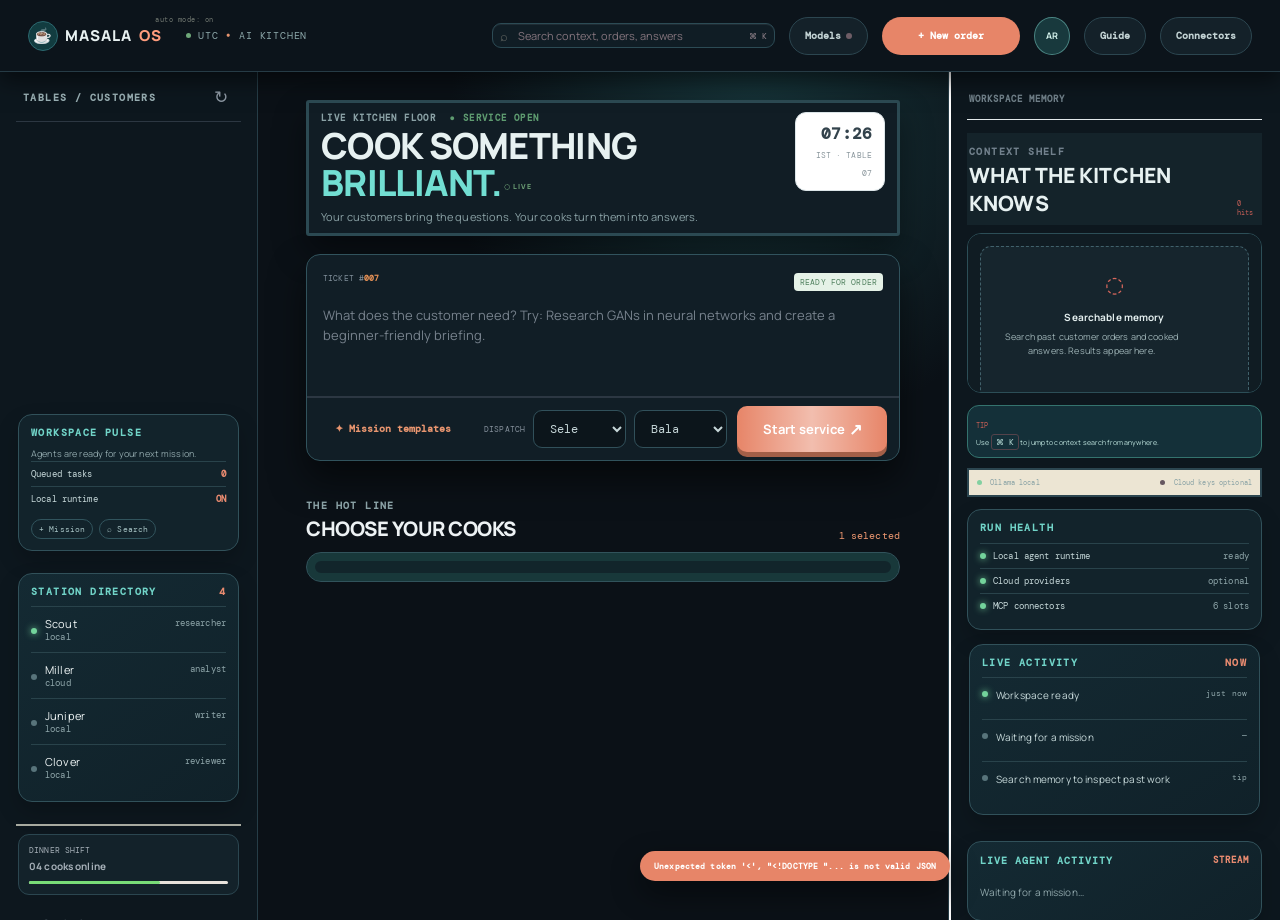
==== index.html @ c97b7714 "Initial AgentOS workspace" ====
<!doctype html><html lang="en"><head><meta charset="UTF-8"><meta name="viewport" content="width=device-width,initial-scale=1"><title>MasalaOS — AI Kitchen</title><link rel="preconnect" href="https://fonts.googleapis.com"><link rel="preconnect" href="https://fonts.googleapis.com" crossorigin><link href="https://fonts.googleapis.com/css2?family=DM+Mono:wght@400;500&family=DM+Serif+Display:ital@0;1&family=Manrope:wght@400;500;600;700;800&display=swap" rel="stylesheet"><link rel="stylesheet" href="/styles.css"></head><body>
<div class="app"><header class="top"><a class="brand" href="/"><b>☕</b><span>MASALA</span><em>OS</em></a><div class="location"><i></i> BENGALURU / INDIAN AI KITCHEN</div><div class="top-search"><span>⌕</span><input id="searchContext" placeholder="Search context, orders, answers"><kbd>⌘ K</kbd></div><button class="top-btn" data-action="models">Models <i id="ollamaState"></i></button><button class="top-btn primary" data-action="new-order">+ New order</button><button class="profile">AR</button></header>
<aside class="left-rail"><div class="rail-head"><span>TABLES / CUSTOMERS</span><button data-action="refresh">↻</button></div><div id="queue" class="queue"></div><div class="rail-footer"><div class="shift"><span>DINNER SHIFT</span><b>04 cooks online</b><i><u></u></i></div><button data-action="ledger">◷ <span>Service log</span></button><button data-action="privacy">◉ <span>Privacy / local mode</span></button></div></aside>
<main class="floor"><div class="floor-head"><div><p class="kicker">LIVE KITCHEN FLOOR <span>● SERVICE OPEN</span></p><h1>Cook something <i>brilliant.</i></h1><p class="sub">Your customers bring the questions. Your cooks turn them into answers.</p></div><div class="clock"><strong id="liveClock">19:42</strong><small>IST · TABLE 07</small></div></div>
<section class="order-console"><div class="order-label"><span class="ticket">TICKET #<b id="ticketNo">007</b></span><span id="taskState" class="ready">READY FOR ORDER</span></div><textarea id="task" placeholder="What does the customer need? Try: Research GANs in neural networks and create a beginner-friendly briefing."></textarea><div class="console-foot"><div class="mode"><label>DISPATCH</label><select id="runMode"><option value="selected">Selected cooks</option><option value="all">Whole kitchen</option></select><select id="routing"><option>Balanced</option><option>Fastest</option><option>Local only</option></select></div><button class="cook-btn" data-action="run">Start service <span>↗</span></button></div></section>
<div class="line-title"><div><p class="kicker">THE HOT LINE</p><h2>Choose your cooks</h2></div><span id="selectedLabel">1 selected</span></div><section id="stations" class="stations"></section>
<section class="service"><div class="line-title"><div><p class="kicker">SERVICE LOG</p><h2>Orders in motion</h2></div><button class="link-btn" data-action="ledger">Open full log ↗</button></div><div id="runs" class="run-list"></div></section></main>
<aside class="right-rail"><div class="context-head"><div><p class="kicker">CONTEXT SHELF</p><h2>What the kitchen knows</h2></div><span id="contextCount">0 hits</span></div><div id="contextResults" class="context-results"><div class="shelf-empty"><span>◌</span><b>Searchable memory</b><small>Search past customer orders and cooked answers. Results appear here.</small></div></div><div class="context-tip"><b>TIP</b><p>Use <kbd>⌘ K</kbd> to jump to context search from anywhere.</p></div><div class="right-status"><span><i class="green"></i> Ollama local</span><span><i></i> Cloud keys optional</span></div></aside>
</div><div id="modal" class="modal" aria-hidden="true"><div id="modalCard" class="modal-card"></div></div><div id="toast" class="toast"></div><script src="/app.js"></script></body></html>
---- styles.css ----
:root{--night:#141116;--night2:#1b161b;--surface:#251d22;--surface2:#2e2429;--line:#44373d;--paper:#f8eee1;--dim:#a8979b;--cream:#fff8ef;--chai:#e89256;--turmeric:#f4bf62;--mint:#82d0a1;--pink:#ef8ca1;--blue:#87b7e8;--ink:#241a1e}*{box-sizing:border-box}body{margin:0;background:#0f0c10;color:var(--paper);font:13px Manrope,Arial,sans-serif}.app{height:100vh;min-height:760px;display:grid;grid-template-columns:230px minmax(520px,1fr) 292px;grid-template-rows:68px 1fr;background:var(--night);overflow:hidden}.top{grid-column:1/-1;display:flex;align-items:center;gap:18px;padding:0 22px;background:#171218;border-bottom:1px solid var(--line);z-index:4}.brand{display:flex;align-items:center;gap:7px;color:#fff;text-decoration:none;letter-spacing:1.2px;font:800 15px Manrope}.brand b{display:grid;place-items:center;width:27px;height:27px;border-radius:8px;background:var(--chai);font-size:15px}.brand em{font-style:normal;color:var(--chai)}.location{font:9px 'DM Mono';letter-spacing:.7px;color:#938289;border-left:1px solid var(--line);padding-left:17px}.location i{display:inline-block;width:6px;height:6px;border-radius:50%;background:var(--mint);box-shadow:0 0 10px var(--mint)}.top-search{margin-left:auto;display:flex;align-items:center;gap:8px;width:265px;background:#211a20;border:1px solid #41343b;border-radius:7px;padding:7px 9px;color:#94858d}.top-search input{width:100%;background:transparent;border:0;outline:0;color:#fff;font:11px Manrope}.top-search input::placeholder{color:#84747d}.top-search kbd{font:9px 'DM Mono';color:#988891;white-space:nowrap}.top-btn,.profile{border:1px solid #4b3b42;background:transparent;color:#e8d8d1;border-radius:6px;padding:8px 10px;font:700 10px Manrope;cursor:pointer}.top-btn:hover{background:#2a2028}.top-btn.primary{background:var(--chai);border-color:var(--chai);color:#27171a}.top-btn i{display:inline-block;width:6px;height:6px;background:#6e5d66;border-radius:50%;margin-left:5px}.top-btn i.on{background:var(--mint);box-shadow:0 0 8px var(--mint)}.profile{width:29px;height:29px;border-radius:50%;padding:0;background:#80515c;color:#fff;font-size:9px}.left-rail{background:#171218;border-right:1px solid var(--line);padding:19px 11px;display:flex;flex-direction:column;min-height:0}.rail-head{display:flex;align-items:center;justify-content:space-between;padding:0 8px 12px;color:#9c8c94;font:9px 'DM Mono';letter-spacing:.7px}.rail-head button{border:0;background:transparent;color:#9c8c94;font-size:17px;cursor:pointer}.queue{display:grid;gap:6px;overflow:auto}.queue-card{border:1px solid transparent;background:transparent;color:var(--paper);border-radius:8px;padding:11px 9px;text-align:left;cursor:pointer;display:flex;gap:9px;align-items:flex-start}.queue-card:hover,.queue-card.active{background:#211a20;border-color:#493740}.table-icon{width:28px;height:28px;display:grid;place-items:center;background:#32232a;border-radius:7px;color:var(--turmeric);font-size:14px}.queue-card strong{display:block;font-size:10px}.queue-card small{display:block;margin-top:3px;color:#a3949b;font:9px 'DM Mono'}.queue-card time{display:block;margin-top:5px;color:#71636c;font:8px 'DM Mono'}.queue-dot{margin-left:auto;margin-top:3px;width:6px;height:6px;border-radius:50%;background:#665760}.queue-dot.live{background:var(--chai);box-shadow:0 0 9px var(--chai);animation:pulse 1s infinite}.rail-footer{margin-top:auto;border-top:1px solid var(--line);padding-top:14px}.shift{background:#211a20;border:1px solid #3c3037;border-radius:8px;padding:10px;margin:0 2px 12px}.shift span{display:block;color:#877780;font:8px 'DM Mono'}.shift b{display:block;font-size:10px;margin:4px 0 8px}.shift i{display:block;height:3px;background:#3b3036;border-radius:3px}.shift u{display:block;width:66%;height:100%;background:var(--mint);border-radius:3px;text-decoration:none}.rail-footer>button{display:block;border:0;background:transparent;color:#a99aa0;width:100%;padding:9px;text-align:left;font:500 10px Manrope;cursor:pointer}.rail-footer>button:hover{color:#fff}.rail-footer>button span{margin-left:7px}.floor{padding:31px 38px 50px;background:radial-gradient(ellipse at 58% 18%,#2b232b 0,#171218 54%);overflow:auto}.floor-head{display:flex;justify-content:space-between;align-items:flex-start;margin-bottom:22px}.kicker{font:9px 'DM Mono';letter-spacing:1px;color:#a28e98;margin:0 0 7px}.kicker span{color:var(--mint);margin-left:7px}.floor h1{font:35px 'DM Serif Display';font-weight:400;letter-spacing:-.7px;margin:0}.floor h1 i{font-style:italic;color:var(--chai)}.sub{color:#a99aa0;font-size:11px;margin:7px 0 0}.clock{text-align:right}.clock strong{display:block;font:18px 'DM Mono';color:var(--turmeric)}.clock small{font:8px 'DM Mono';color:#8a7a83}.order-console{background:var(--cream);color:var(--ink);border-radius:10px;border:1px solid #d2bca6;box-shadow:0 18px 35px #0005;overflow:hidden}.order-label{display:flex;justify-content:space-between;padding:13px 15px 0;font:9px 'DM Mono';color:#94776c}.ticket b{color:var(--chai)}#taskState{padding:4px 6px;border-radius:4px;background:#e5f2e7;color:#528260}#taskState.busy{background:#fff0dc;color:#a65d3d}#taskState.error{background:#ffe5e7;color:#a84a59}.order-console textarea{display:block;width:100%;height:100px;resize:none;border:0;outline:0;background:transparent;color:var(--ink);font:13px/1.55 Manrope;padding:13px 15px}.order-console textarea::placeholder{color:#ad968c}.console-foot{display:flex;align-items:center;justify-content:space-between;border-top:1px solid #e5d5c5;padding:9px 11px 9px 15px}.mode{display:flex;align-items:center;gap:8px}.mode label{font:8px 'DM Mono';color:#9e8478}.mode select{border:1px solid #e1cebc;background:#fffaf4;color:#725648;border-radius:4px;padding:6px;font:9px Manrope;outline:0}.cook-btn{border:0;border-radius:6px;background:#633c31;color:#fff8ed;padding:10px 13px;font:700 10px Manrope;cursor:pointer}.cook-btn:hover{background:#89513b}.cook-btn:disabled{opacity:.5}.cook-btn span{font-size:16px;margin-left:4px}.line-title{display:flex;align-items:end;justify-content:space-between;margin:29px 0 11px}.line-title h2{margin:0;font:20px 'DM Serif Display';font-weight:400}.line-title>span{font:9px 'DM Mono';color:var(--chai)}.stations{display:grid;grid-template-columns:repeat(2,1fr);gap:10px}.station{border:1px solid #40333a;border-radius:9px;background:#211a20;position:relative;min-height:142px;transition:.2s;overflow:hidden}.station:hover{border-color:#80615a;transform:translateY(-2px)}.station.picked{border-color:var(--chai);box-shadow:0 0 0 2px #e8925630,0 10px 20px #0005}.station .pick{position:absolute;right:10px;top:10px;color:#9d8c95;font:8px 'DM Mono';cursor:pointer;z-index:2}.station .pick input{accent-color:var(--chai)}.station-open{width:100%;height:100%;border:0;background:transparent;color:var(--paper);text-align:left;padding:16px;cursor:pointer}.station-headline{display:flex;gap:9px;align-items:center}.station .agent-icon{width:32px;height:32px;border-radius:8px;display:grid;place-items:center;background:#33252b;color:var(--turmeric);font-size:16px}.station h4{margin:0;font-size:11px}.station .role{color:#96868e;font:8px 'DM Mono';margin-top:3px}.model-pill{display:inline-block;margin-top:16px;border:1px solid #554049;border-radius:20px;color:#bdaeb3;padding:5px 7px;font:8px 'DM Mono'}.station footer{position:absolute;left:16px;right:16px;bottom:12px;display:flex;justify-content:space-between;color:#82727c;font:8px 'DM Mono'}.station footer span:first-child{color:var(--mint)}.service{margin-top:28px;border-top:1px solid var(--line)}.link-btn{border:0;background:transparent;color:var(--chai);font:9px 'DM Mono';cursor:pointer}.run-list{display:grid;gap:6px}.run{display:grid;grid-template-columns:7px 1fr auto;gap:9px;align-items:center;border:1px solid #3b3037;background:#1d171d;color:var(--paper);padding:10px;border-radius:7px;text-align:left;cursor:pointer}.run:hover{background:#282027}.run-dot{width:7px;height:7px;border-radius:50%;background:#73636c}.run-dot.running{background:var(--chai);box-shadow:0 0 7px var(--chai);animation:pulse 1s infinite}.run-dot.done{background:var(--mint)}.run h4{margin:0;font-size:10px}.run p{margin:3px 0 0;color:#a09098;font:8px 'DM Mono';white-space:nowrap;overflow:hidden;text-overflow:ellipsis}.run time{font:8px 'DM Mono';color:#887881}.right-rail{border-left:1px solid var(--line);background:#171218;padding:21px 15px;display:flex;flex-direction:column;min-width:0}.context-head{display:flex;align-items:end;justify-content:space-between}.context-head h2{font:19px 'DM Serif Display';font-weight:400;margin:0}.context-head #contextCount{font:8px 'DM Mono';color:var(--chai)}.context-results{margin-top:15px;overflow:auto;display:grid;gap:7px}.shelf-empty{padding:28px 12px;border:1px dashed #504049;border-radius:8px;text-align:center;color:#9c8b94}.shelf-empty span{display:block;font-size:27px;color:var(--chai);margin-bottom:11px}.shelf-empty b{display:block;font-size:10px;color:#ddd0d0}.shelf-empty small{display:block;line-height:1.5;margin-top:6px;font-size:9px}.context-hit{width:100%;display:grid;grid-template-columns:6px 1fr;gap:8px;background:#211a20;border:1px solid #3c3037;border-radius:7px;color:var(--paper);padding:10px;text-align:left;cursor:pointer}.context-hit:hover{border-color:#81584b}.context-hit i{width:6px;height:6px;border-radius:50%;background:var(--chai);margin-top:4px}.context-hit strong{display:block;font-size:9px}.context-hit p{color:#a39299;font:8px/1.5 'DM Mono';margin:4px 0 0;display:-webkit-box;-webkit-line-clamp:5;-webkit-box-orient:vertical;overflow:hidden}.context-tip{margin-top:auto;padding:11px;background:#211a20;border-radius:7px;color:#a09098}.context-tip b{color:var(--turmeric);font:8px 'DM Mono'}.context-tip p{font:9px/1.5 Manrope;margin:5px 0 0}.context-tip kbd{border:1px solid #54434b;border-radius:3px;padding:2px 4px;font:8px 'DM Mono'}.right-status{border-top:1px solid var(--line);margin-top:13px;padding-top:12px;display:flex;justify-content:space-between;color:#887880;font:8px 'DM Mono'}.right-status i{display:inline-block;width:5px;height:5px;border-radius:50%;background:#665760;margin-right:4px}.right-status i.green{background:var(--mint)}.modal{position:fixed;inset:0;background:#080609b8;z-index:8;display:none;place-items:center;padding:20px}.modal.open{display:grid}.modal-card{width:min(540px,100%);max-height:86vh;overflow:auto;background:#fff8ef;color:var(--ink);border:1px solid #d6bba3;border-radius:12px;padding:25px;box-shadow:0 30px 80px #0009}.modal-card h2{font:29px 'DM Serif Display';font-weight:400;margin:0 0 5px}.modal-card>p{color:#8e7b74;font-size:10px}.field{display:grid;gap:5px;margin:13px 0}.field label{font:8px 'DM Mono';letter-spacing:.7px;color:#977e73}.field input,.field select{width:100%;border:1px solid #ddc8b5;background:#fffdf9;border-radius:5px;padding:9px;outline:0;color:var(--ink);font:11px Manrope}.modal-actions{display:flex;justify-content:flex-end;gap:7px;margin-top:18px}.modal-actions button{border:1px solid #d5bda9;border-radius:5px;background:#fff8ef;color:#704b3d;padding:9px 11px;font:700 10px Manrope;cursor:pointer}.modal-actions .primary{background:#633c31;color:#fff}.result{background:#f3e8db;border:1px solid #dfc9b4;border-radius:6px;padding:11px;white-space:pre-wrap;max-height:300px;overflow:auto;font:10px/1.5 'DM Mono'}.toast{position:fixed;left:50%;bottom:19px;z-index:10;transform:translate(-50%,20px);opacity:0;background:#fff8ef;color:#2b1d1d;border-radius:6px;padding:10px 14px;font-weight:700;font-size:10px;box-shadow:0 9px 25px #0007;transition:.2s}.toast.show{opacity:1;transform:translate(-50%,0)}@keyframes pulse{50%{transform:scale(1.35)}}@media(max-width:1100px){.app{grid-template-columns:210px minmax(430px,1fr)}.right-rail{display:none}}@media(max-width:700px){.app{display:block;min-height:100vh;height:auto}.top{position:sticky;top:0;padding:0 12px}.location,.top-search,.top-btn:first-of-type{display:none}.left-rail{display:none}.floor{padding:25px 15px}.stations{grid-template-columns:1fr}.floor h1{font-size:30px}}
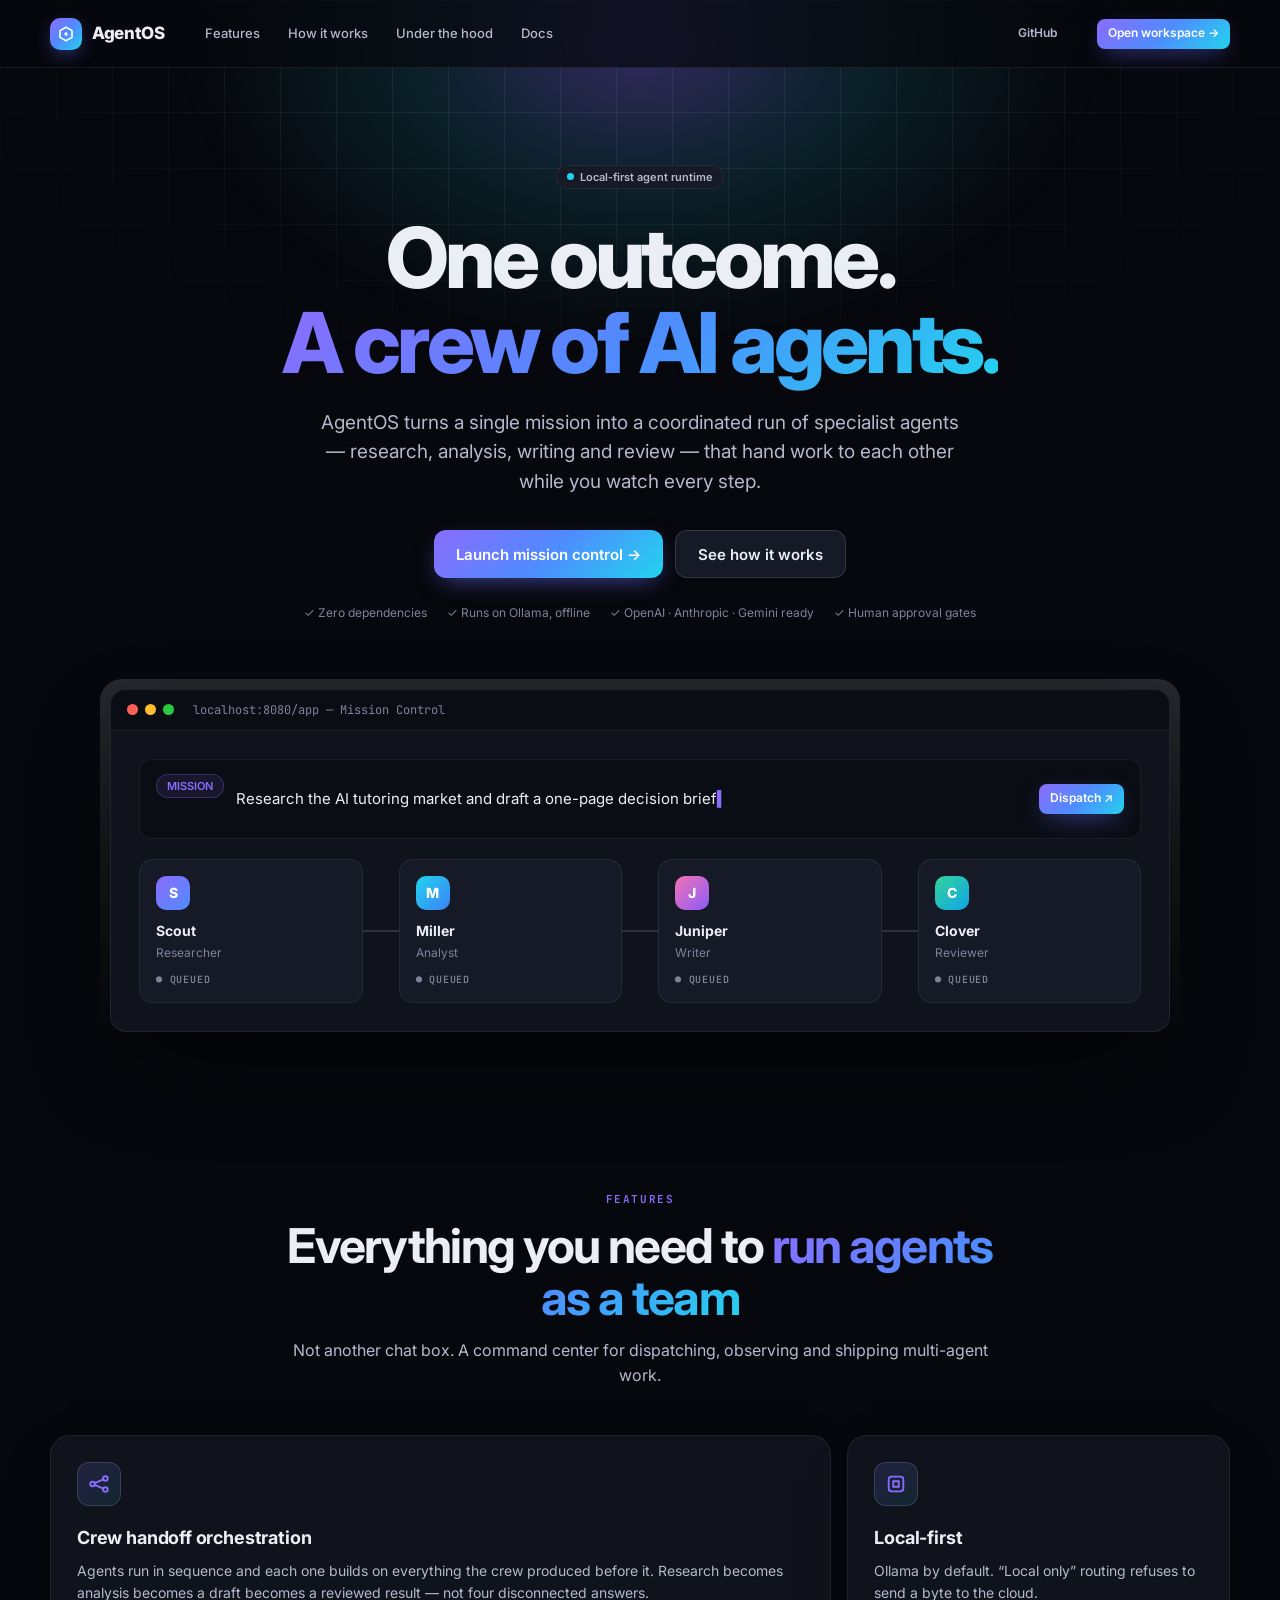
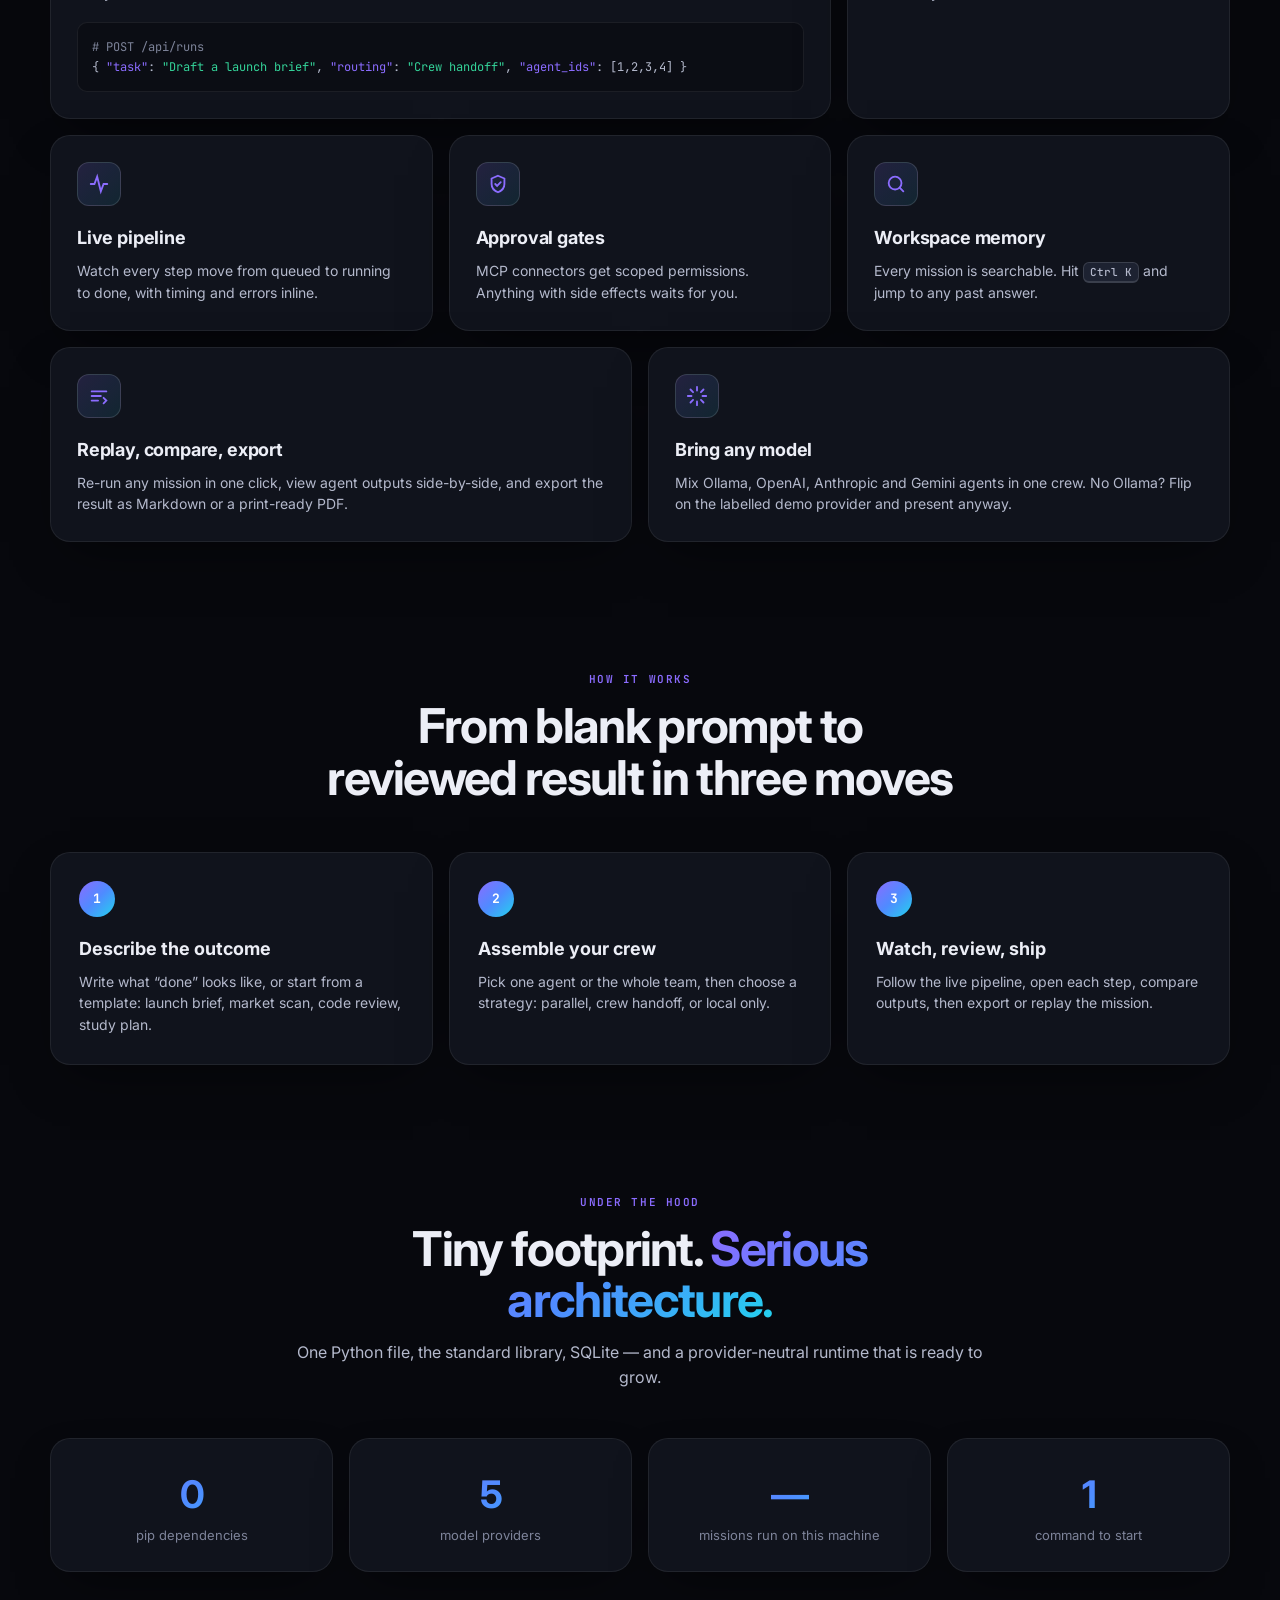
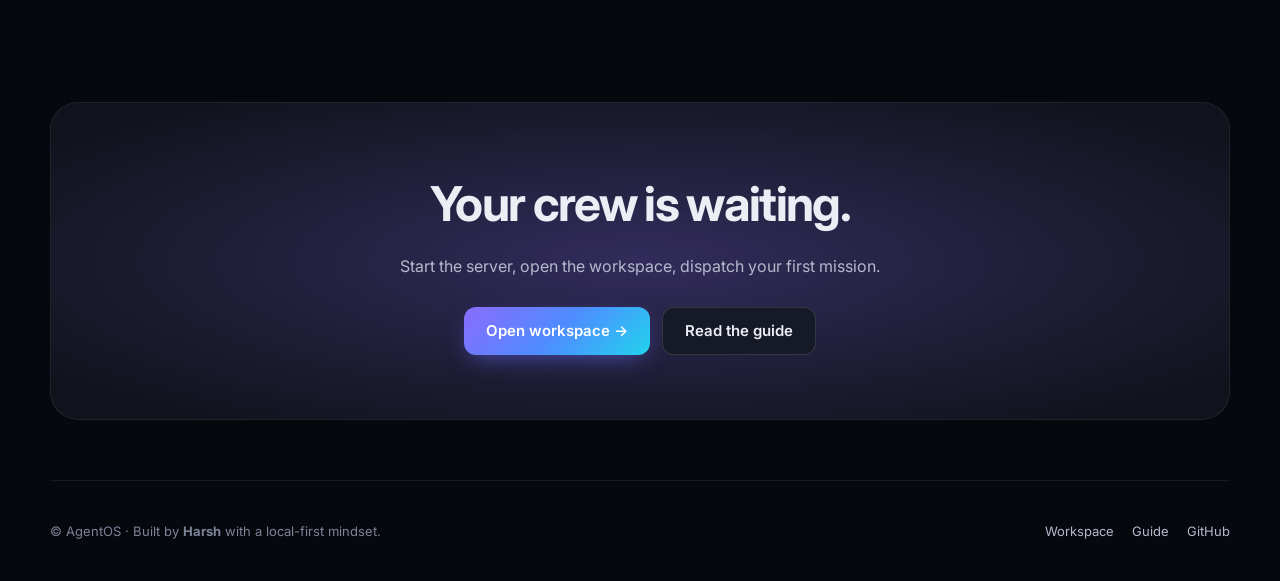
==== commit 5d5e25f1: "Rebuild UI: landing page, multi-page workspace, demo provider - New landing page at / and hash-route" ====
--- a/index.html
+++ b/index.html
@@ -1,9 +1,191 @@
-<!doctype html><html lang="en"><head><meta charset="UTF-8"><meta name="viewport" content="width=device-width,initial-scale=1"><title>MasalaOS — AI Kitchen</title><link rel="preconnect" href="https://fonts.googleapis.com"><link rel="preconnect" href="https://fonts.googleapis.com" crossorigin><link href="https://fonts.googleapis.com/css2?family=DM+Mono:wght@400;500&family=DM+Serif+Display:ital@0;1&family=Manrope:wght@400;500;600;700;800&display=swap" rel="stylesheet"><link rel="stylesheet" href="/styles.css"></head><body>
-<div class="app"><header class="top"><a class="brand" href="/"><b>☕</b><span>MASALA</span><em>OS</em></a><div class="location"><i></i> BENGALURU / INDIAN AI KITCHEN</div><div class="top-search"><span>⌕</span><input id="searchContext" placeholder="Search context, orders, answers"><kbd>⌘ K</kbd></div><button class="top-btn" data-action="models">Models <i id="ollamaState"></i></button><button class="top-btn primary" data-action="new-order">+ New order</button><button class="profile">AR</button></header>
-<aside class="left-rail"><div class="rail-head"><span>TABLES / CUSTOMERS</span><button data-action="refresh">↻</button></div><div id="queue" class="queue"></div><div class="rail-footer"><div class="shift"><span>DINNER SHIFT</span><b>04 cooks online</b><i><u></u></i></div><button data-action="ledger">◷ <span>Service log</span></button><button data-action="privacy">◉ <span>Privacy / local mode</span></button></div></aside>
-<main class="floor"><div class="floor-head"><div><p class="kicker">LIVE KITCHEN FLOOR <span>● SERVICE OPEN</span></p><h1>Cook something <i>brilliant.</i></h1><p class="sub">Your customers bring the questions. Your cooks turn them into answers.</p></div><div class="clock"><strong id="liveClock">19:42</strong><small>IST · TABLE 07</small></div></div>
-<section class="order-console"><div class="order-label"><span class="ticket">TICKET #<b id="ticketNo">007</b></span><span id="taskState" class="ready">READY FOR ORDER</span></div><textarea id="task" placeholder="What does the customer need? Try: Research GANs in neural networks and create a beginner-friendly briefing."></textarea><div class="console-foot"><div class="mode"><label>DISPATCH</label><select id="runMode"><option value="selected">Selected cooks</option><option value="all">Whole kitchen</option></select><select id="routing"><option>Balanced</option><option>Fastest</option><option>Local only</option></select></div><button class="cook-btn" data-action="run">Start service <span>↗</span></button></div></section>
-<div class="line-title"><div><p class="kicker">THE HOT LINE</p><h2>Choose your cooks</h2></div><span id="selectedLabel">1 selected</span></div><section id="stations" class="stations"></section>
-<section class="service"><div class="line-title"><div><p class="kicker">SERVICE LOG</p><h2>Orders in motion</h2></div><button class="link-btn" data-action="ledger">Open full log ↗</button></div><div id="runs" class="run-list"></div></section></main>
-<aside class="right-rail"><div class="context-head"><div><p class="kicker">CONTEXT SHELF</p><h2>What the kitchen knows</h2></div><span id="contextCount">0 hits</span></div><div id="contextResults" class="context-results"><div class="shelf-empty"><span>◌</span><b>Searchable memory</b><small>Search past customer orders and cooked answers. Results appear here.</small></div></div><div class="context-tip"><b>TIP</b><p>Use <kbd>⌘ K</kbd> to jump to context search from anywhere.</p></div><div class="right-status"><span><i class="green"></i> Ollama local</span><span><i></i> Cloud keys optional</span></div></aside>
-</div><div id="modal" class="modal" aria-hidden="true"><div id="modalCard" class="modal-card"></div></div><div id="toast" class="toast"></div><script src="/app.js"></script></body></html>
+<!doctype html>
+<html lang="en">
+<head>
+<meta charset="UTF-8">
+<meta name="viewport" content="width=device-width,initial-scale=1">
+<title>AgentOS — Orchestrate AI agents, locally</title>
+<meta name="description" content="AgentOS turns one outcome into a coordinated crew of AI agents. Local-first with Ollama, cloud-ready, fully observable.">
+<link rel="icon" href="data:image/svg+xml,%3Csvg xmlns='http://www.w3.org/2000/svg' viewBox='0 0 32 32'%3E%3Cdefs%3E%3ClinearGradient id='g' x1='0' y1='0' x2='1' y2='1'%3E%3Cstop stop-color='%238b6cff'/%3E%3Cstop offset='1' stop-color='%2322d3ee'/%3E%3C/linearGradient%3E%3C/defs%3E%3Crect width='32' height='32' rx='9' fill='url(%23g)'/%3E%3Cpath d='M16 7l8 4.5v9L16 25l-8-4.5v-9z' fill='none' stroke='white' stroke-width='2.2' stroke-linejoin='round'/%3E%3Ccircle cx='16' cy='16' r='2.6' fill='white'/%3E%3C/svg%3E">
+<link rel="preconnect" href="https://fonts.googleapis.com">
+<link href="https://fonts.googleapis.com/css2?family=Inter:wght@400;500;600;700;800&family=JetBrains+Mono:wght@400;500;600;700&display=swap" rel="stylesheet">
+<link rel="stylesheet" href="/static/agentos.css">
+<script>try{const t=localStorage.getItem('agentos-theme');if(t)document.documentElement.dataset.theme=t}catch(e){}</script>
+</head>
+<body class="landing">
+<div class="bg-grid"></div><div class="bg-glow"></div>
+
+<header class="l-nav">
+  <a class="logo" href="/"><span class="logo-mark"><svg viewBox="0 0 24 24" fill="none" stroke="#fff" stroke-width="2.2" stroke-linejoin="round"><path d="M12 3l8 4.5v9L12 21l-8-4.5v-9z"/><circle cx="12" cy="12" r="2.2" fill="#fff" stroke="none"/></svg></span><b>AgentOS</b></a>
+  <nav>
+    <a href="#features">Features</a>
+    <a href="#how">How it works</a>
+    <a href="#stack">Under the hood</a>
+    <a href="/app#/guide">Docs</a>
+  </nav>
+  <a class="btn ghost sm" href="https://github.com/Chaturvediharsh123/AGENT_OS" target="_blank" rel="noopener">GitHub</a>
+  <a class="btn primary sm" href="/app">Open workspace →</a>
+</header>
+
+<main class="wrap">
+  <section class="hero">
+    <span class="pill"><span class="dot live"></span> <span id="liveStatus">Local runtime · checking…</span></span>
+    <h1>One outcome.<br><span class="grad-text">A crew of AI agents.</span></h1>
+    <p class="lead">AgentOS turns a single mission into a coordinated run of specialist agents — research, analysis, writing and review — that hand work to each other while you watch every step.</p>
+    <div class="cta-row">
+      <a class="btn primary lg" href="/app">Launch mission control →</a>
+      <a class="btn lg" href="#how">See how it works</a>
+    </div>
+    <div class="trust">
+      <span>✓ Zero dependencies</span><span>✓ Runs on Ollama, offline</span><span>✓ OpenAI · Anthropic · Gemini ready</span><span>✓ Human approval gates</span>
+    </div>
+
+    <div class="preview">
+      <div class="preview-inner">
+        <div class="preview-bar"><i></i><i></i><i></i><span>localhost:8080/app — Mission Control</span></div>
+        <div class="preview-body">
+          <div class="demo-task">
+            <span class="pill accent">MISSION</span>
+            <span class="typed" id="typed"></span>
+            <span class="btn primary sm">Dispatch ↗</span>
+          </div>
+          <div class="flow" id="flow">
+            <div class="flow-node"><div class="av g0">S</div><b>Scout</b><small>Researcher</small><div class="st">● QUEUED</div></div>
+            <div class="flow-link"></div>
+            <div class="flow-node"><div class="av g1">M</div><b>Miller</b><small>Analyst</small><div class="st">● QUEUED</div></div>
+            <div class="flow-link"></div>
+            <div class="flow-node"><div class="av g2">J</div><b>Juniper</b><small>Writer</small><div class="st">● QUEUED</div></div>
+            <div class="flow-link"></div>
+            <div class="flow-node"><div class="av g3">C</div><b>Clover</b><small>Reviewer</small><div class="st">● QUEUED</div></div>
+          </div>
+        </div>
+      </div>
+    </div>
+  </section>
+
+  <section class="section" id="features">
+    <div class="section-head reveal">
+      <div class="eyebrow">Features</div>
+      <h2>Everything you need to <span class="grad-text">run agents as a team</span></h2>
+      <p>Not another chat box. A command center for dispatching, observing and shipping multi-agent work.</p>
+    </div>
+    <div class="bento">
+      <article class="card c-4 reveal">
+        <div class="f-icon"><svg viewBox="0 0 24 24" fill="none" stroke="currentColor" stroke-width="2" stroke-linecap="round"><circle cx="5" cy="12" r="2.5"/><circle cx="19" cy="6" r="2.5"/><circle cx="19" cy="18" r="2.5"/><path d="M7.3 11l9.4-4M7.3 13l9.4 4"/></svg></div>
+        <h3>Crew handoff orchestration</h3>
+        <p>Agents run in sequence and each one builds on everything the crew produced before it. Research becomes analysis becomes a draft becomes a reviewed result — not four disconnected answers.</p>
+        <div class="mini-code"><span class="c"># POST /api/runs</span>
+{ <span class="k">"task"</span>: <span class="s">"Draft a launch brief"</span>, <span class="k">"routing"</span>: <span class="s">"Crew handoff"</span>, <span class="k">"agent_ids"</span>: [1,2,3,4] }</div>
+      </article>
+      <article class="card c-2 reveal">
+        <div class="f-icon"><svg viewBox="0 0 24 24" fill="none" stroke="currentColor" stroke-width="2" stroke-linecap="round"><rect x="4" y="4" width="16" height="16" rx="3"/><path d="M9 9h6v6H9z"/></svg></div>
+        <h3>Local-first</h3>
+        <p>Ollama by default. “Local only” routing refuses to send a byte to the cloud.</p>
+      </article>
+      <article class="card c-2 reveal">
+        <div class="f-icon"><svg viewBox="0 0 24 24" fill="none" stroke="currentColor" stroke-width="2" stroke-linecap="round"><path d="M3 12h4l3-8 4 16 3-8h4"/></svg></div>
+        <h3>Live pipeline</h3>
+        <p>Watch every step move from queued to running to done, with timing and errors inline.</p>
+      </article>
+      <article class="card c-2 reveal">
+        <div class="f-icon"><svg viewBox="0 0 24 24" fill="none" stroke="currentColor" stroke-width="2" stroke-linecap="round"><path d="M12 3l7 3v6c0 4.5-3 7.5-7 9-4-1.5-7-4.5-7-9V6z"/><path d="M9 12l2 2 4-4"/></svg></div>
+        <h3>Approval gates</h3>
+        <p>MCP connectors get scoped permissions. Anything with side effects waits for you.</p>
+      </article>
+      <article class="card c-2 reveal">
+        <div class="f-icon"><svg viewBox="0 0 24 24" fill="none" stroke="currentColor" stroke-width="2" stroke-linecap="round"><circle cx="11" cy="11" r="7"/><path d="M20 20l-4-4"/></svg></div>
+        <h3>Workspace memory</h3>
+        <p>Every mission is searchable. Hit <kbd>Ctrl K</kbd> and jump to any past answer.</p>
+      </article>
+      <article class="card c-3 reveal">
+        <div class="f-icon"><svg viewBox="0 0 24 24" fill="none" stroke="currentColor" stroke-width="2" stroke-linecap="round"><path d="M4 7h16M4 12h10M4 17h7"/><path d="M17 14l3 3-3 3"/></svg></div>
+        <h3>Replay, compare, export</h3>
+        <p>Re-run any mission in one click, view agent outputs side-by-side, and export the result as Markdown or a print-ready PDF.</p>
+      </article>
+      <article class="card c-3 reveal">
+        <div class="f-icon"><svg viewBox="0 0 24 24" fill="none" stroke="currentColor" stroke-width="2" stroke-linecap="round"><path d="M12 2v4M12 18v4M4.9 4.9l2.8 2.8M16.3 16.3l2.8 2.8M2 12h4M18 12h4M4.9 19.1l2.8-2.8M16.3 7.7l2.8-2.8"/></svg></div>
+        <h3>Bring any model</h3>
+        <p>Mix Ollama, OpenAI, Anthropic and Gemini agents in one crew. No Ollama? Flip on the labelled demo provider and present anyway.</p>
+      </article>
+    </div>
+  </section>
+
+  <section class="section" id="how">
+    <div class="section-head reveal">
+      <div class="eyebrow">How it works</div>
+      <h2>From blank prompt to<br>reviewed result in three moves</h2>
+    </div>
+    <div class="steps">
+      <article class="card step reveal"><div class="step-num">1</div><h3>Describe the outcome</h3><p>Write what “done” looks like, or start from a template: launch brief, market scan, code review, study plan.</p></article>
+      <article class="card step reveal"><div class="step-num">2</div><h3>Assemble your crew</h3><p>Pick one agent or the whole team, then choose a strategy: parallel, crew handoff, or local only.</p></article>
+      <article class="card step reveal"><div class="step-num">3</div><h3>Watch, review, ship</h3><p>Follow the live pipeline, open each step, compare outputs, then export or replay the mission.</p></article>
+    </div>
+  </section>
+
+  <section class="section" id="stack">
+    <div class="section-head reveal">
+      <div class="eyebrow">Under the hood</div>
+      <h2>Tiny footprint. <span class="grad-text">Serious architecture.</span></h2>
+      <p>One Python file, the standard library, SQLite — and a provider-neutral runtime that is ready to grow.</p>
+    </div>
+    <div class="stats-band">
+      <div class="card reveal"><b class="grad-text">0</b><span>pip dependencies</span></div>
+      <div class="card reveal"><b class="grad-text">5</b><span>model providers</span></div>
+      <div class="card reveal"><b class="grad-text" id="statMissions">—</b><span>missions run on this machine</span></div>
+      <div class="card reveal"><b class="grad-text">1</b><span>command to start</span></div>
+    </div>
+  </section>
+
+  <section class="cta-band reveal">
+    <h2>Your crew is waiting.</h2>
+    <p>Start the server, open the workspace, dispatch your first mission.</p>
+    <div class="cta-row" style="display:flex;gap:12px;justify-content:center;flex-wrap:wrap">
+      <a class="btn primary lg" href="/app">Open workspace →</a>
+      <a class="btn lg" href="/app#/guide">Read the guide</a>
+    </div>
+  </section>
+
+  <footer class="l-foot">
+    <span>© AgentOS · Built by <b>Harsh</b> with a local-first mindset.</span>
+    <span><a href="/app">Workspace</a><a href="/app#/guide">Guide</a><a href="https://github.com/Chaturvediharsh123/AGENT_OS" target="_blank" rel="noopener">GitHub</a></span>
+  </footer>
+</main>
+
+<script>
+(() => {
+  const missions = ['Research the AI tutoring market and draft a one-page decision brief',
+    'Plan a 48-hour hackathon launch for our product',
+    'Review our onboarding flow and propose three fixes'];
+  const typed = document.getElementById('typed');
+  const nodes = [...document.querySelectorAll('.flow-node')];
+  const links = [...document.querySelectorAll('.flow-link')];
+  const reduce = matchMedia('(prefers-reduced-motion: reduce)').matches;
+  const wait = ms => new Promise(r => setTimeout(r, ms));
+  const set = (n, cls, label) => { n.className = 'flow-node ' + cls; n.querySelector('.st').textContent = label; };
+  async function loop(i = 0) {
+    const text = missions[i % missions.length];
+    nodes.forEach(n => set(n, '', '● QUEUED')); links.forEach(l => l.classList.remove('on'));
+    typed.textContent = '';
+    for (const ch of text) { typed.textContent += ch; await wait(reduce ? 0 : 28); }
+    await wait(500);
+    for (let k = 0; k < nodes.length; k++) {
+      set(nodes[k], 'running', '◐ RUNNING');
+      await wait(1300);
+      set(nodes[k], 'done', '✓ DONE');
+      if (links[k]) links[k].classList.add('on');
+    }
+    await wait(2200);
+    loop(i + 1);
+  }
+  loop();
+
+  const io = new IntersectionObserver(es => es.forEach(e => { if (e.isIntersecting) { e.target.classList.add('in'); io.unobserve(e.target); } }), { threshold: .12 });
+  document.querySelectorAll('.reveal').forEach(el => io.observe(el));
+
+  fetch('/api/health').then(r => r.json()).then(h => {
+    document.getElementById('liveStatus').textContent = h.ollama ? `Ollama online · ${h.models} model${h.models === 1 ? '' : 's'} ready` : `AgentOS ${h.version} running · Ollama offline`;
+  }).catch(() => { document.getElementById('liveStatus').textContent = 'Local-first agent runtime'; });
+  fetch('/api/stats').then(r => r.json()).then(s => { document.getElementById('statMissions').textContent = s.missions; }).catch(() => {});
+})();
+</script>
+</body>
+</html>
--- a/static/agentos.css
+++ b/static/agentos.css
@@ -0,0 +1,569 @@
+/* AgentOS design system — shared by the landing page (/) and the workspace (/app). */
+:root {
+  --bg: #07080d;
+  --bg-2: #0b0d14;
+  --surface: #10131c;
+  --surface-2: #161a26;
+  --surface-3: #1d2231;
+  --border: rgba(255, 255, 255, .07);
+  --border-2: rgba(255, 255, 255, .13);
+  --text: #eceef6;
+  --text-2: #b4b9cc;
+  --muted: #7d8399;
+  --accent: #8b6cff;
+  --accent-2: #22d3ee;
+  --accent-3: #f472b6;
+  --grad: linear-gradient(135deg, #8b6cff 0%, #4f8bff 50%, #22d3ee 100%);
+  --grad-soft: linear-gradient(135deg, rgba(139, 108, 255, .16), rgba(34, 211, 238, .10));
+  --ok: #34d399;
+  --warn: #fbbf24;
+  --bad: #f87171;
+  --info: #60a5fa;
+  --shadow: 0 20px 50px -20px rgba(0, 0, 0, .6);
+  --glow: 0 0 0 1px rgba(139, 108, 255, .35), 0 10px 40px -10px rgba(139, 108, 255, .45);
+  --r: 14px;
+  --r-lg: 20px;
+  --font: 'Inter', system-ui, -apple-system, 'Segoe UI', sans-serif;
+  --mono: 'JetBrains Mono', ui-monospace, 'Cascadia Code', Consolas, monospace;
+  color-scheme: dark;
+}
+:root[data-theme="light"] {
+  --bg: #f6f7fb;
+  --bg-2: #eef0f6;
+  --surface: #ffffff;
+  --surface-2: #f3f4f9;
+  --surface-3: #e8eaf2;
+  --border: rgba(15, 20, 40, .08);
+  --border-2: rgba(15, 20, 40, .15);
+  --text: #111426;
+  --text-2: #3d4360;
+  --muted: #6b7190;
+  --accent: #6d4aff;
+  --accent-2: #0891b2;
+  --grad-soft: linear-gradient(135deg, rgba(109, 74, 255, .10), rgba(8, 145, 178, .08));
+  --shadow: 0 16px 40px -18px rgba(20, 30, 70, .25);
+  --glow: 0 0 0 1px rgba(109, 74, 255, .35), 0 10px 30px -12px rgba(109, 74, 255, .35);
+  color-scheme: light;
+}
+
+* { box-sizing: border-box; }
+html { scroll-behavior: smooth; }
+body {
+  margin: 0; background: var(--bg); color: var(--text);
+  font: 14px/1.55 var(--font); -webkit-font-smoothing: antialiased;
+}
+a { color: inherit; }
+button, input, select, textarea { font: inherit; color: inherit; }
+button { cursor: pointer; }
+::selection { background: rgba(139, 108, 255, .35); }
+:focus-visible { outline: 2px solid var(--accent); outline-offset: 2px; border-radius: 6px; }
+::-webkit-scrollbar { width: 10px; height: 10px; }
+::-webkit-scrollbar-thumb { background: var(--surface-3); border-radius: 10px; border: 2px solid var(--bg); }
+::-webkit-scrollbar-track { background: transparent; }
+.mono { font-family: var(--mono); }
+.grad-text { background: var(--grad); -webkit-background-clip: text; background-clip: text; color: transparent; }
+.sr-only { position: absolute; width: 1px; height: 1px; overflow: hidden; clip: rect(0 0 0 0); }
+
+/* ---------- primitives ---------- */
+.btn {
+  display: inline-flex; align-items: center; justify-content: center; gap: 8px;
+  height: 38px; padding: 0 16px; border-radius: 10px; border: 1px solid var(--border-2);
+  background: var(--surface-2); color: var(--text); font-weight: 600; font-size: 13px;
+  text-decoration: none; white-space: nowrap; transition: transform .15s, background .15s, border-color .15s, box-shadow .15s;
+}
+.btn:hover { background: var(--surface-3); border-color: var(--border-2); }
+.btn:active { transform: translateY(1px); }
+.btn:disabled { opacity: .5; cursor: not-allowed; }
+.btn.primary { border: 0; background: var(--grad); color: #fff; box-shadow: 0 8px 24px -8px rgba(99, 102, 241, .7); }
+.btn.primary:hover { filter: brightness(1.08); box-shadow: 0 10px 30px -8px rgba(99, 102, 241, .9); }
+.btn.ghost { background: transparent; border-color: transparent; color: var(--text-2); }
+.btn.ghost:hover { background: var(--surface-2); color: var(--text); }
+.btn.danger { color: var(--bad); }
+.btn.danger:hover { background: rgba(248, 113, 113, .1); border-color: rgba(248, 113, 113, .4); }
+.btn.sm { height: 30px; padding: 0 11px; font-size: 12px; border-radius: 8px; }
+.btn.lg { height: 48px; padding: 0 22px; font-size: 15px; border-radius: 12px; }
+.btn.icon { width: 36px; padding: 0; }
+
+.card {
+  background: var(--surface); border: 1px solid var(--border); border-radius: var(--r-lg);
+  box-shadow: var(--shadow);
+}
+.pill {
+  display: inline-flex; align-items: center; gap: 6px; height: 24px; padding: 0 10px;
+  border-radius: 999px; font: 600 11px var(--font); background: var(--surface-2);
+  border: 1px solid var(--border); color: var(--text-2); white-space: nowrap;
+}
+.pill .dot, .dot { width: 7px; height: 7px; border-radius: 50%; background: var(--muted); flex: none; }
+.dot.ok { background: var(--ok); box-shadow: 0 0 0 3px rgba(52, 211, 153, .18); }
+.dot.bad { background: var(--bad); box-shadow: 0 0 0 3px rgba(248, 113, 113, .18); }
+.dot.warn { background: var(--warn); box-shadow: 0 0 0 3px rgba(251, 191, 36, .18); }
+.dot.live { background: var(--accent-2); animation: pulse 1.4s infinite; }
+.pill.ok { color: var(--ok); background: rgba(52, 211, 153, .08); border-color: rgba(52, 211, 153, .25); }
+.pill.bad { color: var(--bad); background: rgba(248, 113, 113, .08); border-color: rgba(248, 113, 113, .25); }
+.pill.warn { color: var(--warn); background: rgba(251, 191, 36, .08); border-color: rgba(251, 191, 36, .25); }
+.pill.info { color: var(--accent-2); background: rgba(34, 211, 238, .08); border-color: rgba(34, 211, 238, .25); }
+.pill.accent { color: var(--accent); background: rgba(139, 108, 255, .1); border-color: rgba(139, 108, 255, .3); }
+.eyebrow { font: 600 11px var(--mono); letter-spacing: .14em; text-transform: uppercase; color: var(--accent); }
+kbd {
+  font: 500 11px var(--mono); padding: 2px 6px; border-radius: 6px; background: var(--surface-3);
+  border: 1px solid var(--border-2); border-bottom-width: 2px; color: var(--text-2);
+}
+.input, .select, .textarea {
+  width: 100%; height: 40px; padding: 0 12px; border-radius: 10px; border: 1px solid var(--border-2);
+  background: var(--bg-2); color: var(--text); transition: border-color .15s, box-shadow .15s;
+}
+.textarea { height: auto; padding: 12px; resize: vertical; line-height: 1.55; }
+.input:focus, .select:focus, .textarea:focus { outline: none; border-color: var(--accent); box-shadow: 0 0 0 3px rgba(139, 108, 255, .2); }
+.field { display: grid; gap: 6px; }
+.field > span { font-size: 12px; font-weight: 600; color: var(--text-2); }
+.field small { color: var(--muted); font-size: 12px; }
+
+@keyframes pulse { 0%, 100% { box-shadow: 0 0 0 0 rgba(34, 211, 238, .5); } 50% { box-shadow: 0 0 0 6px rgba(34, 211, 238, 0); } }
+@keyframes spin { to { transform: rotate(360deg); } }
+@keyframes rise { from { opacity: 0; transform: translateY(14px); } to { opacity: 1; transform: none; } }
+@keyframes float { 50% { transform: translateY(-10px); } }
+@keyframes shimmer { to { background-position: -200% 0; } }
+@keyframes flow { to { stroke-dashoffset: -24; } }
+
+/* ============================================================
+   LANDING
+   ============================================================ */
+.landing { overflow-x: hidden; }
+.landing .bg-grid {
+  position: fixed; inset: 0; z-index: -2; pointer-events: none;
+  background-image: linear-gradient(var(--border) 1px, transparent 1px), linear-gradient(90deg, var(--border) 1px, transparent 1px);
+  background-size: 56px 56px;
+  mask-image: radial-gradient(ellipse 80% 60% at 50% 0%, #000 30%, transparent 75%);
+}
+.landing .bg-glow {
+  position: fixed; z-index: -1; pointer-events: none; width: 900px; height: 600px; left: 50%; top: -260px;
+  transform: translateX(-50%); background: radial-gradient(closest-side, rgba(139, 108, 255, .35), rgba(34, 211, 238, .12), transparent);
+  filter: blur(20px);
+}
+.l-nav {
+  position: sticky; top: 0; z-index: 20; display: flex; align-items: center; gap: 28px;
+  height: 68px; padding: 0 max(24px, calc((100vw - 1180px) / 2));
+  background: color-mix(in srgb, var(--bg) 70%, transparent); backdrop-filter: blur(14px);
+  border-bottom: 1px solid var(--border);
+}
+.logo { display: inline-flex; align-items: center; gap: 10px; font-weight: 800; font-size: 17px; letter-spacing: -.02em; text-decoration: none; }
+.logo-mark {
+  width: 32px; height: 32px; border-radius: 10px; background: var(--grad); display: grid; place-items: center;
+  box-shadow: 0 6px 20px -6px rgba(99, 102, 241, .8);
+}
+.logo-mark svg { width: 18px; height: 18px; }
+.logo b { font-weight: 800; }
+.logo span { color: var(--muted); font-weight: 600; }
+.l-nav nav { display: flex; gap: 4px; flex: 1; }
+.l-nav nav a { text-decoration: none; color: var(--text-2); font-weight: 500; font-size: 13px; padding: 8px 12px; border-radius: 8px; }
+.l-nav nav a:hover { color: var(--text); background: var(--surface-2); }
+.wrap { width: min(1180px, calc(100% - 48px)); margin: 0 auto; }
+
+.hero { text-align: center; padding: 96px 0 40px; }
+.hero .pill { margin-bottom: 26px; animation: rise .6s both; }
+.hero h1 {
+  font-size: clamp(42px, 7vw, 84px); line-height: 1.02; letter-spacing: -.045em; font-weight: 800;
+  margin: 0 auto 22px; max-width: 980px; animation: rise .6s .08s both;
+}
+.hero p.lead { font-size: clamp(16px, 2vw, 19px); color: var(--text-2); max-width: 660px; margin: 0 auto 34px; animation: rise .6s .16s both; }
+.hero .cta-row { display: flex; gap: 12px; justify-content: center; flex-wrap: wrap; animation: rise .6s .24s both; }
+.hero .trust { margin-top: 26px; display: flex; gap: 20px; justify-content: center; flex-wrap: wrap; color: var(--muted); font-size: 12px; animation: rise .6s .32s both; }
+.hero .trust span { display: inline-flex; align-items: center; gap: 7px; }
+
+.preview {
+  margin: 56px auto 0; max-width: 1080px; border-radius: 22px; padding: 10px;
+  background: linear-gradient(180deg, var(--border-2), transparent); animation: rise .8s .35s both;
+}
+.preview-inner { border-radius: 16px; background: var(--surface); border: 1px solid var(--border); overflow: hidden; box-shadow: 0 40px 100px -30px rgba(0, 0, 0, .8); }
+.preview-bar { display: flex; align-items: center; gap: 7px; padding: 12px 16px; border-bottom: 1px solid var(--border); background: var(--bg-2); }
+.preview-bar i { width: 11px; height: 11px; border-radius: 50%; background: var(--surface-3); }
+.preview-bar i:nth-child(1) { background: #ff5f57; } .preview-bar i:nth-child(2) { background: #febc2e; } .preview-bar i:nth-child(3) { background: #28c840; }
+.preview-bar span { margin-left: 12px; font: 12px var(--mono); color: var(--muted); }
+.preview-body { padding: 28px; display: grid; gap: 20px; }
+.demo-task { display: flex; gap: 12px; align-items: center; padding: 14px 16px; border-radius: 12px; background: var(--bg-2); border: 1px solid var(--border); text-align: left; }
+.demo-task .typed { flex: 1; font-size: 15px; color: var(--text); min-height: 22px; }
+.demo-task .typed::after { content: '▍'; color: var(--accent); animation: blink 1s steps(1) infinite; }
+@keyframes blink { 50% { opacity: 0; } }
+
+.flow { display: flex; align-items: center; gap: 0; }
+.flow-node {
+  flex: 1; min-width: 0; padding: 16px; border-radius: 14px; background: var(--surface-2); border: 1px solid var(--border);
+  text-align: left; transition: border-color .3s, box-shadow .3s, transform .3s;
+}
+.flow-node .av { width: 34px; height: 34px; border-radius: 10px; display: grid; place-items: center; font-weight: 800; color: #fff; margin-bottom: 10px; }
+.flow-node b { display: block; font-size: 14px; }
+.flow-node small { color: var(--muted); font-size: 12px; }
+.flow-node .st { margin-top: 10px; font: 600 10px var(--mono); letter-spacing: .08em; color: var(--muted); display: flex; align-items: center; gap: 6px; }
+.flow-node.running { border-color: var(--accent); box-shadow: var(--glow); transform: translateY(-3px); }
+.flow-node.running .st { color: var(--accent-2); }
+.flow-node.done .st { color: var(--ok); }
+.flow-link { width: 36px; flex: none; height: 2px; position: relative; background: var(--border-2); }
+.flow-link::after { content: ''; position: absolute; inset: 0; background: var(--grad); transform: scaleX(0); transform-origin: left; transition: transform .6s; }
+.flow-link.on::after { transform: scaleX(1); }
+
+.section { padding: 110px 0 20px; }
+.section-head { text-align: center; max-width: 720px; margin: 0 auto 48px; }
+.section-head h2 { font-size: clamp(30px, 4.4vw, 48px); letter-spacing: -.035em; line-height: 1.08; margin: 14px 0 14px; }
+.section-head p { color: var(--text-2); font-size: 16px; margin: 0; }
+
+.bento { display: grid; grid-template-columns: repeat(6, 1fr); gap: 16px; }
+.bento .card { padding: 26px; position: relative; overflow: hidden; transition: transform .25s, border-color .25s; }
+.bento .card:hover { transform: translateY(-4px); border-color: var(--border-2); }
+.bento .card::before { content: ''; position: absolute; inset: 0; background: var(--grad-soft); opacity: 0; transition: opacity .3s; }
+.bento .card:hover::before { opacity: 1; }
+.bento .card > * { position: relative; }
+.bento .c-3 { grid-column: span 3; } .bento .c-2 { grid-column: span 2; } .bento .c-4 { grid-column: span 4; }
+.f-icon { width: 44px; height: 44px; border-radius: 12px; display: grid; place-items: center; background: var(--grad-soft); border: 1px solid var(--border-2); color: var(--accent); margin-bottom: 18px; }
+.f-icon svg { width: 22px; height: 22px; }
+.bento h3 { margin: 0 0 8px; font-size: 18px; letter-spacing: -.01em; }
+.bento p { margin: 0; color: var(--text-2); font-size: 14px; }
+.mini-code { margin-top: 18px; padding: 14px; border-radius: 10px; background: var(--bg-2); border: 1px solid var(--border); font: 12px/1.7 var(--mono); color: var(--text-2); overflow-x: auto; white-space: pre; }
+.mini-code .k { color: var(--accent); } .mini-code .s { color: var(--ok); } .mini-code .c { color: var(--muted); }
+
+.steps { display: grid; grid-template-columns: repeat(3, 1fr); gap: 16px; counter-reset: step; }
+.step { padding: 28px; }
+.step-num { font: 700 13px var(--mono); width: 36px; height: 36px; border-radius: 50%; display: grid; place-items: center; background: var(--grad); color: #fff; margin-bottom: 18px; }
+.step h3 { margin: 0 0 8px; font-size: 18px; }
+.step p { margin: 0; color: var(--text-2); }
+
+.stats-band { display: grid; grid-template-columns: repeat(4, 1fr); gap: 16px; }
+.stats-band .card { padding: 26px; text-align: center; }
+.stats-band b { display: block; font-size: 38px; letter-spacing: -.03em; }
+.stats-band span { color: var(--muted); font-size: 13px; }
+
+.cta-band { margin: 110px 0 0; padding: 64px 32px; text-align: center; border-radius: 28px; position: relative; overflow: hidden; background: var(--surface); border: 1px solid var(--border); }
+.cta-band::before { content: ''; position: absolute; inset: -40%; background: radial-gradient(closest-side, rgba(139, 108, 255, .28), transparent 70%); }
+.cta-band > * { position: relative; }
+.cta-band h2 { font-size: clamp(30px, 4.4vw, 48px); margin: 0 0 12px; letter-spacing: -.035em; }
+.cta-band p { color: var(--text-2); margin: 0 0 28px; font-size: 16px; }
+.l-foot { display: flex; justify-content: space-between; gap: 16px; flex-wrap: wrap; padding: 40px 0; margin-top: 60px; border-top: 1px solid var(--border); color: var(--muted); font-size: 13px; }
+.l-foot a { color: var(--text-2); text-decoration: none; margin-left: 18px; }
+.l-foot a:hover { color: var(--text); }
+.reveal { opacity: 0; transform: translateY(20px); transition: opacity .7s, transform .7s; }
+.reveal.in { opacity: 1; transform: none; }
+
+/* ============================================================
+   WORKSPACE APP
+   ============================================================ */
+.app { display: grid; grid-template-columns: 248px 1fr; min-height: 100vh; }
+.sidebar {
+  position: sticky; top: 0; height: 100vh; display: flex; flex-direction: column; gap: 6px;
+  padding: 18px 14px; background: var(--bg-2); border-right: 1px solid var(--border);
+}
+.sidebar .logo { padding: 4px 8px 18px; }
+.nav-label { font: 600 10px var(--mono); letter-spacing: .14em; color: var(--muted); padding: 14px 10px 6px; }
+.nav-item {
+  display: flex; align-items: center; gap: 11px; padding: 9px 10px; border-radius: 10px; text-decoration: none;
+  color: var(--text-2); font-weight: 500; font-size: 13.5px; transition: background .15s, color .15s; position: relative;
+}
+.nav-item svg { width: 18px; height: 18px; flex: none; opacity: .85; }
+.nav-item:hover { background: var(--surface-2); color: var(--text); }
+.nav-item.active { background: var(--surface-2); color: var(--text); }
+.nav-item.active::before { content: ''; position: absolute; left: -14px; top: 8px; bottom: 8px; width: 3px; border-radius: 0 3px 3px 0; background: var(--grad); }
+.nav-item .count { margin-left: auto; font: 600 11px var(--mono); color: var(--muted); }
+.nav-item .count.live { color: var(--accent-2); }
+.side-foot { margin-top: auto; display: grid; gap: 10px; }
+.runtime-card { padding: 14px; border-radius: 14px; background: var(--surface); border: 1px solid var(--border); display: grid; gap: 8px; font-size: 12px; }
+.runtime-card .row { display: flex; align-items: center; gap: 8px; color: var(--text-2); }
+.runtime-card .row em { margin-left: auto; font-style: normal; color: var(--muted); font-family: var(--mono); font-size: 11px; }
+.side-credit { font-size: 11px; color: var(--muted); padding: 0 10px; }
+
+.main { min-width: 0; display: flex; flex-direction: column; }
+.topbar {
+  position: sticky; top: 0; z-index: 10; height: 64px; display: flex; align-items: center; gap: 12px;
+  padding: 0 28px; background: color-mix(in srgb, var(--bg) 80%, transparent); backdrop-filter: blur(14px); border-bottom: 1px solid var(--border);
+}
+.crumbs { font-size: 13px; color: var(--muted); display: flex; gap: 8px; align-items: center; }
+.crumbs b { color: var(--text); font-weight: 600; }
+.search-trigger {
+  margin-left: auto; display: flex; align-items: center; gap: 10px; width: min(340px, 34vw); height: 38px; padding: 0 10px 0 12px;
+  border-radius: 10px; border: 1px solid var(--border-2); background: var(--surface); color: var(--muted); font-size: 13px;
+}
+.search-trigger:hover { border-color: var(--accent); }
+.search-trigger span { flex: 1; text-align: left; }
+.menu-btn { display: none; }
+.page { padding: 28px; max-width: 1320px; width: 100%; margin: 0 auto; animation: rise .35s both; }
+.page-head { display: flex; align-items: flex-end; gap: 16px; justify-content: space-between; margin-bottom: 24px; flex-wrap: wrap; }
+.page-head h1 { margin: 6px 0 4px; font-size: 28px; letter-spacing: -.03em; }
+.page-head p { margin: 0; color: var(--text-2); }
+.page-head .actions { display: flex; gap: 8px; flex-wrap: wrap; }
+
+.banner {
+  display: flex; align-items: center; gap: 14px; padding: 14px 16px; border-radius: 14px; margin-bottom: 20px;
+  background: rgba(251, 191, 36, .07); border: 1px solid rgba(251, 191, 36, .25); font-size: 13px;
+}
+.banner.info { background: rgba(139, 108, 255, .08); border-color: rgba(139, 108, 255, .28); }
+.banner b { display: block; }
+.banner span { color: var(--text-2); }
+.banner .btn { margin-left: auto; }
+
+.stat-grid { display: grid; grid-template-columns: repeat(4, 1fr); gap: 14px; margin-bottom: 20px; }
+.stat { padding: 18px; position: relative; overflow: hidden; }
+.stat small { color: var(--muted); font-size: 12px; font-weight: 500; display: flex; align-items: center; gap: 8px; }
+.stat small svg { width: 15px; height: 15px; color: var(--accent); }
+.stat b { display: block; font-size: 30px; letter-spacing: -.03em; margin-top: 8px; font-variant-numeric: tabular-nums; }
+.stat em { font-style: normal; font-size: 12px; color: var(--muted); }
+.stat .spark { position: absolute; right: 14px; bottom: 14px; opacity: .9; }
+
+.grid-2 { display: grid; grid-template-columns: minmax(0, 1.55fr) minmax(0, 1fr); gap: 20px; align-items: start; }
+.stack { display: grid; gap: 20px; grid-template-columns: minmax(0, 1fr); }
+.panel { padding: 20px; }
+.panel-head { display: flex; align-items: center; justify-content: space-between; gap: 10px; margin-bottom: 16px; }
+.panel-head h2 { font-size: 15px; margin: 0; letter-spacing: -.01em; display: flex; align-items: center; gap: 8px; }
+.panel-head .sub { color: var(--muted); font-size: 12px; }
+
+/* composer */
+.composer { padding: 0; overflow: hidden; }
+.composer.focus { box-shadow: var(--glow); border-color: transparent; }
+.composer textarea {
+  display: block; width: 100%; min-height: 128px; resize: vertical; border: 0; background: transparent; padding: 20px 20px 10px;
+  font-size: 16px; line-height: 1.6; color: var(--text);
+}
+.composer textarea:focus { outline: none; }
+.composer textarea::placeholder { color: var(--muted); }
+.templates { display: flex; gap: 8px; padding: 0 20px 16px; flex-wrap: wrap; }
+.chip {
+  display: inline-flex; align-items: center; gap: 6px; height: 30px; padding: 0 12px; border-radius: 999px; font-size: 12px; font-weight: 500;
+  border: 1px solid var(--border-2); background: var(--surface-2); color: var(--text-2); transition: all .15s;
+}
+.chip:hover { color: var(--text); border-color: var(--accent); }
+.chip.on { background: rgba(139, 108, 255, .14); border-color: var(--accent); color: var(--text); }
+.chip .av { width: 18px; height: 18px; border-radius: 6px; font-size: 10px; margin-left: -4px; }
+.composer-foot { display: flex; align-items: center; gap: 14px; flex-wrap: wrap; padding: 14px 20px; border-top: 1px solid var(--border); background: var(--bg-2); }
+.composer-foot .lbl { font: 600 10px var(--mono); letter-spacing: .12em; color: var(--muted); }
+.crew-picker { display: flex; gap: 6px; flex-wrap: wrap; align-items: center; }
+.seg { display: inline-flex; padding: 3px; border-radius: 10px; background: var(--surface-2); border: 1px solid var(--border); gap: 2px; }
+.seg button { border: 0; background: transparent; height: 28px; padding: 0 11px; border-radius: 7px; font-size: 12px; font-weight: 600; color: var(--muted); display: inline-flex; align-items: center; gap: 6px; }
+.seg button:hover { color: var(--text); }
+.seg button.on { background: var(--surface); color: var(--text); box-shadow: 0 1px 3px rgba(0, 0, 0, .3); }
+.composer-foot .grow { flex: 1; }
+.strategy-hint { font-size: 12px; color: var(--muted); padding: 0 20px 14px; }
+
+/* avatars */
+.av { display: grid; place-items: center; border-radius: 10px; color: #fff; font-weight: 800; flex: none; width: 36px; height: 36px; font-size: 14px; }
+.av.lg { width: 52px; height: 52px; border-radius: 14px; font-size: 20px; }
+.av.sm { width: 26px; height: 26px; border-radius: 8px; font-size: 11px; }
+.g0 { background: linear-gradient(135deg, #8b6cff, #4f8bff); }
+.g1 { background: linear-gradient(135deg, #22d3ee, #3b82f6); }
+.g2 { background: linear-gradient(135deg, #f472b6, #8b5cf6); }
+.g3 { background: linear-gradient(135deg, #34d399, #0ea5e9); }
+.g4 { background: linear-gradient(135deg, #fbbf24, #f97316); }
+.g5 { background: linear-gradient(135deg, #fb7185, #f59e0b); }
+
+/* pipeline */
+.pipeline { display: flex; align-items: stretch; gap: 0; overflow-x: auto; padding: 4px 2px 8px; }
+.p-node {
+  flex: 1 1 0; min-width: 170px; padding: 14px; border-radius: 14px; background: var(--surface-2); border: 1px solid var(--border);
+  text-align: left; transition: border-color .25s, box-shadow .25s, transform .2s; color: var(--text); display: grid; gap: 10px; align-content: start;
+}
+.p-node[data-run] { cursor: pointer; }
+.p-node[data-run]:hover { transform: translateY(-2px); border-color: var(--border-2); }
+.p-node .top { display: flex; align-items: center; gap: 10px; }
+.p-node .top b { display: block; font-size: 14px; }
+.p-node .top small { color: var(--muted); font-size: 11px; }
+.p-node .meta { display: flex; justify-content: space-between; align-items: center; font: 500 11px var(--mono); color: var(--muted); }
+.p-node.running { border-color: var(--accent); box-shadow: var(--glow); }
+.p-node.failed { border-color: rgba(248, 113, 113, .35); }
+.p-node.completed { border-color: rgba(52, 211, 153, .3); }
+.p-node .bar { height: 3px; border-radius: 3px; background: var(--surface-3); overflow: hidden; }
+.p-node .bar i { display: block; height: 100%; width: 0; background: var(--grad); transition: width .5s; }
+.p-node.running .bar i { width: 60%; background: linear-gradient(90deg, transparent, var(--accent), var(--accent-2), transparent); background-size: 200% 100%; animation: shimmer 1.2s linear infinite; width: 100%; }
+.p-node.completed .bar i { width: 100%; background: var(--ok); }
+.p-node.failed .bar i { width: 100%; background: var(--bad); }
+.p-node .err { color: var(--bad); font-size: 12px; line-height: 1.4; display: -webkit-box; -webkit-line-clamp: 2; -webkit-box-orient: vertical; overflow: hidden; }
+.p-link { flex: 0 0 34px; align-self: center; height: 20px; }
+.p-link svg { width: 34px; height: 20px; }
+.p-link path { stroke: var(--border-2); stroke-width: 2; fill: none; stroke-dasharray: 4 4; }
+.p-link.on path { stroke: var(--accent); animation: flow 1s linear infinite; }
+.p-gap { flex: 0 0 10px; }
+
+.status { display: inline-flex; align-items: center; gap: 6px; font: 600 11px var(--mono); letter-spacing: .04em; text-transform: uppercase; }
+.status.completed { color: var(--ok); } .status.failed { color: var(--bad); } .status.running { color: var(--accent-2); } .status.queued { color: var(--muted); } .status.partial { color: var(--warn); }
+.spinner { width: 12px; height: 12px; border-radius: 50%; border: 2px solid currentColor; border-right-color: transparent; animation: spin .8s linear infinite; display: inline-block; }
+
+/* mission list */
+.m-list { display: grid; gap: 8px; }
+.m-row {
+  display: grid; grid-template-columns: minmax(0, 1fr) auto; gap: 14px; align-items: center; padding: 14px 16px; border-radius: 14px;
+  background: var(--surface-2); border: 1px solid var(--border); text-decoration: none; color: inherit; transition: border-color .15s, transform .15s;
+}
+.m-row:hover { border-color: var(--border-2); transform: translateX(2px); }
+.m-row .t { font-weight: 600; white-space: nowrap; overflow: hidden; text-overflow: ellipsis; }
+.m-row .d { display: flex; gap: 12px; align-items: center; margin-top: 6px; color: var(--muted); font-size: 12px; flex-wrap: wrap; }
+.m-row .right { display: flex; align-items: center; gap: 12px; }
+.av-stack { display: flex; }
+.av-stack .av { border: 2px solid var(--surface-2); margin-left: -8px; }
+.av-stack .av:first-child { margin-left: 0; }
+
+.empty { text-align: center; padding: 40px 20px; color: var(--muted); }
+.empty .ic { width: 52px; height: 52px; border-radius: 16px; margin: 0 auto 14px; display: grid; place-items: center; background: var(--grad-soft); border: 1px solid var(--border-2); color: var(--accent); }
+.empty .ic svg { width: 24px; height: 24px; }
+.empty b { display: block; color: var(--text); font-size: 15px; margin-bottom: 4px; }
+
+/* agents */
+.agent-grid { display: grid; grid-template-columns: repeat(auto-fill, minmax(280px, 1fr)); gap: 16px; }
+.agent-card { padding: 20px; display: grid; gap: 14px; transition: border-color .2s, transform .2s; }
+.agent-card:hover { border-color: var(--border-2); transform: translateY(-2px); }
+.agent-card .head { display: flex; gap: 14px; align-items: center; }
+.agent-card .head b { font-size: 16px; display: block; }
+.agent-card .head small { color: var(--muted); }
+.agent-card .prompt { color: var(--text-2); font-size: 13px; display: -webkit-box; -webkit-line-clamp: 3; -webkit-box-orient: vertical; overflow: hidden; min-height: 60px; }
+.agent-card .tags { display: flex; gap: 6px; flex-wrap: wrap; }
+.agent-card .foot { display: flex; gap: 6px; padding-top: 12px; border-top: 1px solid var(--border); }
+.agent-card .foot .btn:first-child { flex: 1; }
+.agent-card.new { border-style: dashed; place-items: center; text-align: center; color: var(--muted); cursor: pointer; min-height: 230px; background: transparent; box-shadow: none; }
+.agent-card.new:hover { color: var(--text); border-color: var(--accent); }
+.agent-card.new .plus { width: 48px; height: 48px; border-radius: 14px; display: grid; place-items: center; background: var(--grad-soft); border: 1px solid var(--border-2); font-size: 24px; color: var(--accent); margin: 0 auto 10px; }
+
+/* mission detail */
+.detail-head { padding: 24px; margin-bottom: 20px; }
+.detail-head h1 { font-size: 22px; line-height: 1.35; margin: 10px 0 14px; letter-spacing: -.02em; white-space: pre-wrap; }
+.detail-meta { display: flex; gap: 8px; flex-wrap: wrap; }
+.tabs { display: flex; gap: 4px; border-bottom: 1px solid var(--border); margin-bottom: 20px; }
+.tabs button { border: 0; background: none; padding: 10px 14px; font-weight: 600; font-size: 13px; color: var(--muted); border-bottom: 2px solid transparent; margin-bottom: -1px; }
+.tabs button.on { color: var(--text); border-color: var(--accent); }
+.timeline { display: grid; gap: 0; position: relative; }
+.t-item { display: grid; grid-template-columns: 52px minmax(0, 1fr); gap: 14px; position: relative; padding-bottom: 20px; }
+.t-item::before { content: ''; position: absolute; left: 25px; top: 52px; bottom: 0; width: 2px; background: var(--border-2); }
+.t-item:last-child::before { display: none; }
+.t-body { padding: 18px 20px; }
+.t-body header { display: flex; align-items: center; gap: 10px; flex-wrap: wrap; margin-bottom: 12px; }
+.t-body header b { font-size: 15px; }
+.t-body header .grow { flex: 1; }
+.compare { display: grid; grid-template-columns: repeat(auto-fit, minmax(320px, 1fr)); gap: 16px; }
+.compare .t-body { max-height: 70vh; overflow: auto; }
+.final { padding: 24px; border: 1px solid transparent; background: linear-gradient(var(--surface), var(--surface)) padding-box, var(--grad) border-box; }
+
+/* markdown */
+.md { color: var(--text-2); font-size: 14px; line-height: 1.7; overflow-wrap: anywhere; }
+.md > :first-child { margin-top: 0; } .md > :last-child { margin-bottom: 0; }
+.md h1, .md h2, .md h3, .md h4 { color: var(--text); letter-spacing: -.01em; line-height: 1.3; margin: 1.2em 0 .5em; }
+.md h1 { font-size: 20px; } .md h2 { font-size: 17px; } .md h3 { font-size: 15px; } .md h4 { font-size: 14px; }
+.md p { margin: 0 0 .9em; }
+.md strong { color: var(--text); }
+.md ul, .md ol { padding-left: 1.3em; margin: 0 0 .9em; }
+.md li { margin: .25em 0; }
+.md code { font: 12.5px var(--mono); background: var(--surface-3); padding: 2px 6px; border-radius: 6px; color: var(--text); }
+.md pre { background: var(--bg-2); border: 1px solid var(--border); border-radius: 12px; padding: 14px; overflow-x: auto; }
+.md pre code { background: none; padding: 0; font-size: 12.5px; line-height: 1.6; }
+.md blockquote { margin: 0 0 .9em; padding: 8px 14px; border-left: 3px solid var(--accent); background: var(--grad-soft); border-radius: 0 10px 10px 0; color: var(--text-2); }
+.md a { color: var(--accent-2); }
+.md hr { border: 0; border-top: 1px solid var(--border-2); margin: 1.2em 0; }
+.md table { border-collapse: collapse; width: 100%; margin-bottom: 1em; font-size: 13px; }
+.md th, .md td { border: 1px solid var(--border-2); padding: 6px 10px; text-align: left; }
+.md th { background: var(--surface-2); color: var(--text); }
+.error-box { padding: 14px; border-radius: 12px; background: rgba(248, 113, 113, .07); border: 1px solid rgba(248, 113, 113, .25); color: var(--bad); font: 12.5px/1.6 var(--mono); white-space: pre-wrap; overflow-wrap: anywhere; }
+.skeleton { height: 14px; border-radius: 6px; background: linear-gradient(90deg, var(--surface-2), var(--surface-3), var(--surface-2)); background-size: 200% 100%; animation: shimmer 1.4s linear infinite; margin-bottom: 10px; }
+
+/* models / integrations */
+.provider-grid { display: grid; grid-template-columns: repeat(auto-fill, minmax(260px, 1fr)); gap: 16px; }
+.provider { padding: 20px; display: grid; gap: 12px; align-content: start; }
+.provider .head { display: flex; align-items: center; gap: 12px; }
+.provider .logo-box { width: 42px; height: 42px; border-radius: 12px; display: grid; place-items: center; font-weight: 800; font-size: 15px; background: var(--surface-3); border: 1px solid var(--border-2); }
+.provider .head b { display: block; }
+.provider .head small { color: var(--muted); font-size: 12px; }
+.provider p { margin: 0; color: var(--text-2); font-size: 13px; }
+.provider .key-row { display: flex; gap: 8px; }
+.model-list { display: grid; gap: 8px; }
+.model-item { display: flex; align-items: center; gap: 12px; padding: 12px 14px; border-radius: 12px; background: var(--surface-2); border: 1px solid var(--border); }
+.model-item .mono { font-size: 13px; }
+.model-item .grow { flex: 1; }
+.mcp-list { display: grid; gap: 10px; }
+.scope-grid { display: grid; grid-template-columns: repeat(auto-fill, minmax(220px, 1fr)); gap: 12px; }
+.scope { padding: 16px; border-radius: 14px; background: var(--surface-2); border: 1px solid var(--border); display: grid; gap: 8px; }
+.scope b { display: flex; align-items: center; gap: 8px; }
+.scope .perm { display: flex; gap: 6px; flex-wrap: wrap; }
+.toggle { position: relative; width: 38px; height: 22px; flex: none; }
+.toggle input { opacity: 0; width: 0; height: 0; position: absolute; }
+.toggle span { position: absolute; inset: 0; border-radius: 22px; background: var(--surface-3); border: 1px solid var(--border-2); transition: .2s; cursor: pointer; }
+.toggle span::after { content: ''; position: absolute; width: 16px; height: 16px; left: 2px; top: 2px; border-radius: 50%; background: #fff; transition: .2s; }
+.toggle input:checked + span { background: var(--accent); border-color: var(--accent); }
+.toggle input:checked + span::after { transform: translateX(16px); }
+
+/* guide */
+.guide-grid { display: grid; grid-template-columns: repeat(3, 1fr); gap: 16px; }
+.guide-step { padding: 22px; }
+.guide-step .n { font: 700 12px var(--mono); color: var(--accent); }
+.guide-step h3 { margin: 10px 0 6px; font-size: 16px; }
+.guide-step p { margin: 0; color: var(--text-2); font-size: 13px; }
+.kbd-list { display: grid; gap: 10px; }
+.kbd-list div { display: flex; justify-content: space-between; align-items: center; padding: 10px 0; border-bottom: 1px solid var(--border); font-size: 13px; color: var(--text-2); }
+.kbd-list div:last-child { border: 0; }
+.api-table { width: 100%; border-collapse: collapse; font-size: 13px; }
+.api-table td { padding: 9px 8px; border-bottom: 1px solid var(--border); color: var(--text-2); }
+.api-table td:first-child { font: 600 11px var(--mono); width: 70px; }
+.api-table td:nth-child(2) { font: 12.5px var(--mono); color: var(--text); }
+.m-get { color: var(--ok); } .m-post { color: var(--accent-2); } .m-patch { color: var(--warn); } .m-delete { color: var(--bad); }
+
+/* modal + palette + toast */
+.overlay {
+  position: fixed; inset: 0; z-index: 50; background: rgba(3, 4, 8, .6); backdrop-filter: blur(6px);
+  display: none; align-items: flex-start; justify-content: center; padding: 10vh 16px 16px; animation: fade .15s;
+}
+.overlay.open { display: flex; }
+@keyframes fade { from { opacity: 0; } }
+.modal { width: min(560px, 100%); max-height: 80vh; overflow: auto; padding: 24px; animation: rise .2s both; }
+.modal h2 { margin: 0 0 4px; font-size: 20px; letter-spacing: -.02em; }
+.modal > p { margin: 0 0 20px; color: var(--text-2); }
+.modal form { display: grid; gap: 14px; }
+.modal .row2 { display: grid; grid-template-columns: 1fr 1fr; gap: 12px; }
+.modal .actions { display: flex; justify-content: flex-end; gap: 8px; margin-top: 8px; }
+.presets { display: flex; gap: 6px; flex-wrap: wrap; }
+.palette { width: min(620px, 100%); overflow: hidden; animation: rise .2s both; }
+.palette-input { display: flex; align-items: center; gap: 12px; padding: 0 18px; border-bottom: 1px solid var(--border); }
+.palette-input svg { width: 18px; height: 18px; color: var(--muted); }
+.palette-input input { flex: 1; height: 56px; border: 0; background: transparent; font-size: 16px; }
+.palette-input input:focus { outline: none; }
+.palette-list { max-height: 50vh; overflow: auto; padding: 8px; }
+.palette-group { font: 600 10px var(--mono); letter-spacing: .12em; color: var(--muted); padding: 10px 10px 6px; }
+.palette-item { display: flex; align-items: center; gap: 12px; width: 100%; padding: 10px; border-radius: 10px; border: 0; background: none; text-align: left; color: var(--text-2); }
+.palette-item svg { width: 16px; height: 16px; flex: none; }
+.palette-item .t { flex: 1; min-width: 0; }
+.palette-item .t b { display: block; color: var(--text); font-weight: 500; white-space: nowrap; overflow: hidden; text-overflow: ellipsis; }
+.palette-item .t small { display: block; color: var(--muted); font-size: 12px; white-space: nowrap; overflow: hidden; text-overflow: ellipsis; }
+.palette-item.sel { background: var(--surface-2); color: var(--text); }
+.palette-foot { display: flex; gap: 16px; padding: 10px 18px; border-top: 1px solid var(--border); font-size: 11px; color: var(--muted); }
+.toasts { position: fixed; bottom: 20px; right: 20px; z-index: 60; display: grid; gap: 8px; }
+.toast {
+  display: flex; align-items: center; gap: 10px; min-width: 260px; max-width: 380px; padding: 12px 16px; border-radius: 12px;
+  background: var(--surface-2); border: 1px solid var(--border-2); box-shadow: var(--shadow); font-size: 13px; animation: rise .25s both;
+}
+.toast.ok .dot { background: var(--ok); } .toast.bad .dot { background: var(--bad); }
+
+/* ---------- responsive ---------- */
+@media (max-width: 1100px) {
+  .grid-2 { grid-template-columns: minmax(0, 1fr); }
+  .stat-grid { grid-template-columns: repeat(2, 1fr); }
+  .bento .c-2, .bento .c-3, .bento .c-4 { grid-column: span 3; }
+}
+@media (max-width: 860px) {
+  .app { grid-template-columns: 1fr; }
+  .sidebar { position: fixed; left: 0; top: 0; z-index: 40; width: 260px; transform: translateX(-100%); transition: transform .25s; }
+  .sidebar.open { transform: none; box-shadow: var(--shadow); }
+  .menu-btn { display: inline-flex; }
+  .topbar, .page { padding-left: 16px; padding-right: 16px; }
+  .search-trigger { width: auto; } .search-trigger span, .search-trigger kbd { display: none; }
+  .l-nav nav { display: none; }
+  .l-nav { justify-content: space-between; }
+  .steps, .stats-band, .guide-grid { grid-template-columns: 1fr; }
+  .bento .c-2, .bento .c-3, .bento .c-4 { grid-column: span 6; }
+  .flow { flex-direction: column; } .flow-node { width: 100%; } .flow-link { width: 2px; height: 20px; }
+  .modal .row2 { grid-template-columns: 1fr; }
+  .preview-body { padding: 16px; }
+}
+@media (max-width: 520px) {
+  .stat-grid { grid-template-columns: 1fr 1fr; }
+  .stat b { font-size: 24px; }
+  .m-row { grid-template-columns: 1fr; }
+}
+@media (prefers-reduced-motion: reduce) {
+  *, *::before, *::after { animation-duration: .01ms !important; animation-iteration-count: 1 !important; transition-duration: .01ms !important; }
+  .reveal { opacity: 1; transform: none; }
+}
+@media print {
+  .sidebar, .topbar, .actions, .tabs, .no-print, .toasts { display: none !important; }
+  .app { display: block; }
+  body { background: #fff; color: #000; }
+  .card { box-shadow: none; border-color: #ddd; background: #fff; }
+  .md { color: #222; }
+}
